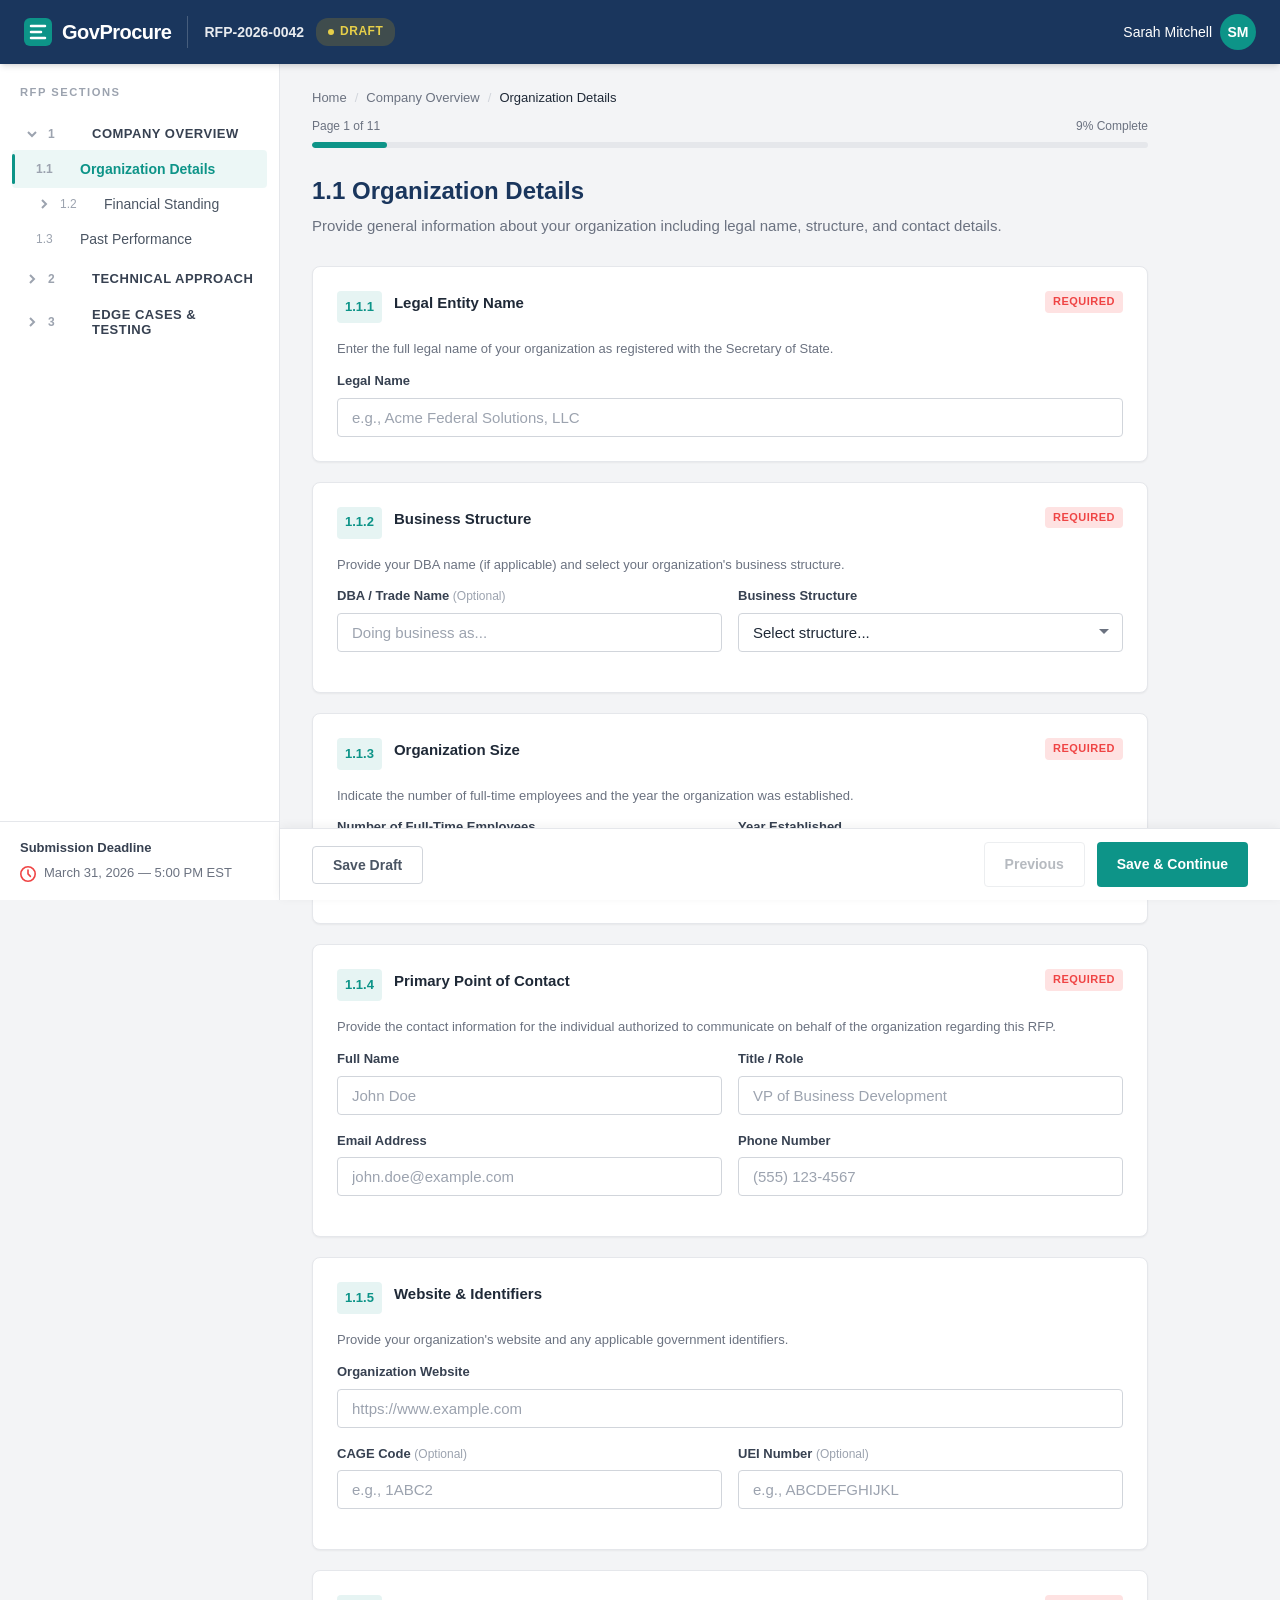
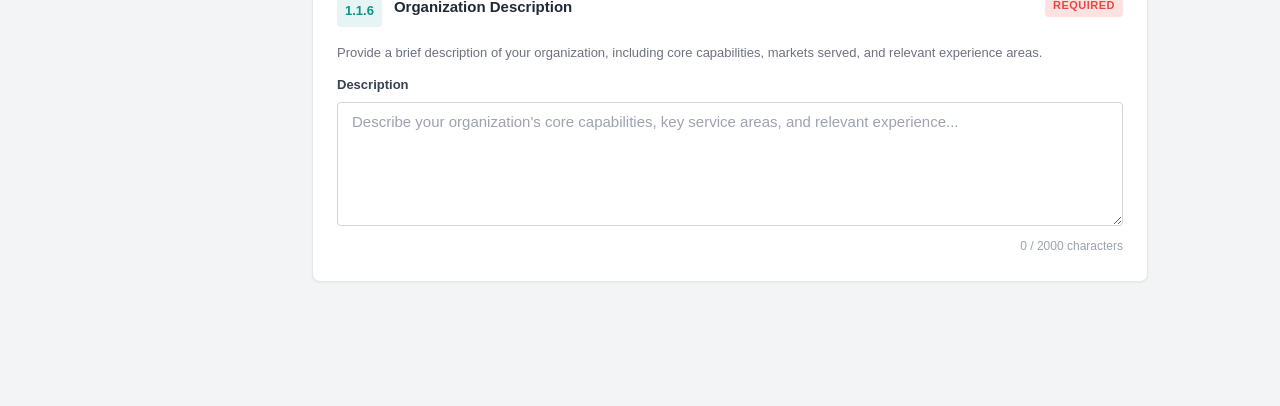
==== pages/section1/organization-details.html @ f503a505 "Change to mightierai webextension tester page" ====
<!DOCTYPE html>
<html lang="en">
<head>
  <meta charset="UTF-8">
  <meta name="viewport" content="width=device-width, initial-scale=1.0">
  <title>1.1 Organization Details - GovProcure RFP Portal</title>
  <link rel="stylesheet" href="../../css/styles.css">
</head>
<body data-page-id="organization-details" data-depth="2">

  <header class="header">
    <div class="header-left">
      <a href="../../index.html" class="header-logo">
        <svg width="28" height="28" viewBox="0 0 28 28" fill="none"><rect width="28" height="28" rx="6" fill="#0d9488"/><path d="M7 8h14M7 14h10M7 20h14" stroke="#fff" stroke-width="2.5" stroke-linecap="round"/></svg>
        GovProcure
      </a>
      <div class="header-divider"></div>
      <div class="header-rfp-info">
        <span class="header-rfp-number">RFP-2026-0042</span>
        <span class="status-badge status-badge--draft"><span class="status-badge-dot"></span>Draft</span>
      </div>
    </div>
    <div class="header-right">
      <div class="header-user">
        <span>Sarah Mitchell</span>
        <div class="header-avatar">SM</div>
      </div>
    </div>
  </header>

  <div class="layout">
    <aside class="sidebar">
      <div class="sidebar-title">RFP Sections</div>
      <nav class="sidebar-nav" id="sidebar-nav"></nav>
      <div class="sidebar-footer">
        <strong>Submission Deadline</strong>
        <div class="sidebar-deadline">
          <svg width="16" height="16" viewBox="0 0 16 16" fill="currentColor"><path d="M8 0a8 8 0 100 16A8 8 0 008 0zm0 14.4A6.4 6.4 0 118 1.6a6.4 6.4 0 010 12.8zm.8-6.8V4a.8.8 0 00-1.6 0v4c0 .22.09.43.25.57l2.4 2.4a.8.8 0 001.13-1.13L8.8 7.6z"/></svg>
          <span>March 31, 2026 — 5:00 PM EST</span>
        </div>
      </div>
    </aside>

    <main class="main-content">
      <div class="breadcrumbs" id="breadcrumbs"></div>
      <div class="progress-bar" id="progress-bar"></div>

      <div class="page-header">
        <h1>1.1 Organization Details</h1>
        <p>Provide general information about your organization including legal name, structure, and contact details.</p>
      </div>

      <form id="page-form" novalidate>
        <!-- Q1: Legal Name -->
        <div class="question-card">
          <div class="question-header">
            <span class="question-number">1.1.1</span>
            <span class="question-title">Legal Entity Name</span>
            <span class="required-badge">Required</span>
          </div>
          <p class="question-help">Enter the full legal name of your organization as registered with the Secretary of State.</p>
          <div class="form-group">
            <label class="form-label" for="legal-name">Legal Name</label>
            <input type="text" id="legal-name" name="legal_name" class="form-input" placeholder="e.g., Acme Federal Solutions, LLC" required>
          </div>
        </div>

        <!-- Q2: DBA and Structure -->
        <div class="question-card">
          <div class="question-header">
            <span class="question-number">1.1.2</span>
            <span class="question-title">Business Structure</span>
            <span class="required-badge">Required</span>
          </div>
          <p class="question-help">Provide your DBA name (if applicable) and select your organization's business structure.</p>
          <div class="form-row">
            <div class="form-group">
              <label class="form-label" for="dba-name">DBA / Trade Name <span class="optional">(Optional)</span></label>
              <input type="text" id="dba-name" name="dba_name" class="form-input" placeholder="Doing business as...">
            </div>
            <div class="form-group">
              <label class="form-label" for="business-structure">Business Structure</label>
              <select id="business-structure" name="business_structure" class="form-select" required>
                <option value="">Select structure...</option>
                <option value="corporation">Corporation (C-Corp)</option>
                <option value="s-corp">S-Corporation</option>
                <option value="llc">Limited Liability Company (LLC)</option>
                <option value="partnership">Partnership</option>
                <option value="sole-proprietor">Sole Proprietorship</option>
                <option value="non-profit">Non-Profit Organization</option>
                <option value="joint-venture">Joint Venture</option>
              </select>
            </div>
          </div>
        </div>

        <!-- Q3: Employee Count & Year -->
        <div class="question-card">
          <div class="question-header">
            <span class="question-number">1.1.3</span>
            <span class="question-title">Organization Size</span>
            <span class="required-badge">Required</span>
          </div>
          <p class="question-help">Indicate the number of full-time employees and the year the organization was established.</p>
          <div class="form-row">
            <div class="form-group">
              <label class="form-label" for="employee-count">Number of Full-Time Employees</label>
              <input type="number" id="employee-count" name="employee_count" class="form-input" placeholder="e.g., 250" min="1" required>
            </div>
            <div class="form-group">
              <label class="form-label" for="year-established">Year Established</label>
              <input type="number" id="year-established" name="year_established" class="form-input" placeholder="e.g., 2005" min="1800" max="2026" required>
            </div>
          </div>
        </div>

        <!-- Q4: Primary Contact -->
        <div class="question-card">
          <div class="question-header">
            <span class="question-number">1.1.4</span>
            <span class="question-title">Primary Point of Contact</span>
            <span class="required-badge">Required</span>
          </div>
          <p class="question-help">Provide the contact information for the individual authorized to communicate on behalf of the organization regarding this RFP.</p>
          <div class="form-row">
            <div class="form-group">
              <label class="form-label" for="contact-name">Full Name</label>
              <input type="text" id="contact-name" name="contact_name" class="form-input" placeholder="John Doe" required>
            </div>
            <div class="form-group">
              <label class="form-label" for="contact-title">Title / Role</label>
              <input type="text" id="contact-title" name="contact_title" class="form-input" placeholder="VP of Business Development">
            </div>
          </div>
          <div class="form-row">
            <div class="form-group">
              <label class="form-label" for="contact-email">Email Address</label>
              <input type="email" id="contact-email" name="contact_email" class="form-input" placeholder="john.doe@example.com" required>
            </div>
            <div class="form-group">
              <label class="form-label" for="contact-phone">Phone Number</label>
              <input type="tel" id="contact-phone" name="contact_phone" class="form-input" placeholder="(555) 123-4567">
            </div>
          </div>
        </div>

        <!-- Q5: Website & CAGE -->
        <div class="question-card">
          <div class="question-header">
            <span class="question-number">1.1.5</span>
            <span class="question-title">Website & Identifiers</span>
          </div>
          <p class="question-help">Provide your organization's website and any applicable government identifiers.</p>
          <div class="form-group">
            <label class="form-label" for="website-url">Organization Website</label>
            <input type="url" id="website-url" name="website_url" class="form-input" placeholder="https://www.example.com">
          </div>
          <div class="form-row">
            <div class="form-group">
              <label class="form-label" for="cage-code">CAGE Code <span class="optional">(Optional)</span></label>
              <input type="text" id="cage-code" name="cage_code" class="form-input" placeholder="e.g., 1ABC2">
            </div>
            <div class="form-group">
              <label class="form-label" for="uei-number">UEI Number <span class="optional">(Optional)</span></label>
              <input type="text" id="uei-number" name="uei_number" class="form-input" placeholder="e.g., ABCDEFGHIJKL">
            </div>
          </div>
        </div>

        <!-- Q6: Organization Description -->
        <div class="question-card">
          <div class="question-header">
            <span class="question-number">1.1.6</span>
            <span class="question-title">Organization Description</span>
            <span class="required-badge">Required</span>
          </div>
          <p class="question-help">Provide a brief description of your organization, including core capabilities, markets served, and relevant experience areas.</p>
          <div class="form-group">
            <label class="form-label" for="org-description">Description</label>
            <textarea id="org-description" name="org_description" class="form-textarea" rows="6" placeholder="Describe your organization's core capabilities, key service areas, and relevant experience..." required maxlength="2000" data-maxlength-counter="org-desc-counter"></textarea>
            <div class="char-counter" id="org-desc-counter">0 / 2000 characters</div>
          </div>
        </div>
      </form>
    </main>
  </div>

  <!-- Action Bar -->
  <div class="action-bar">
    <div class="action-bar-left">
      <button class="btn btn-secondary" id="btn-save-draft">Save Draft</button>
    </div>
    <div class="action-bar-right">
      <a class="btn btn-secondary" id="btn-prev">Previous</a>
      <a class="btn btn-primary" id="btn-next">Save &amp; Continue</a>
    </div>
  </div>

  <script src="../../js/navigation.js"></script>
  <script src="../../js/shared.js"></script>
</body>
</html>
---- css/styles.css ----
/* ========================================
   GovProcure RFP Portal - Styles
   ======================================== */

/* Reset & Base */
*, *::before, *::after { box-sizing: border-box; margin: 0; padding: 0; }

:root {
  --navy: #1a365d;
  --navy-light: #2a4a7f;
  --navy-dark: #0f2440;
  --teal: #0d9488;
  --teal-light: #14b8a6;
  --teal-dark: #0f766e;
  --gray-50: #f9fafb;
  --gray-100: #f3f4f6;
  --gray-200: #e5e7eb;
  --gray-300: #d1d5db;
  --gray-400: #9ca3af;
  --gray-500: #6b7280;
  --gray-600: #4b5563;
  --gray-700: #374151;
  --gray-800: #1f2937;
  --red-500: #ef4444;
  --red-100: #fee2e2;
  --green-500: #22c55e;
  --green-100: #dcfce7;
  --yellow-500: #eab308;
  --yellow-100: #fef9c3;
  --blue-100: #dbeafe;
  --blue-500: #3b82f6;
  --sidebar-width: 280px;
  --header-height: 64px;
  --action-bar-height: 72px;
  --shadow-sm: 0 1px 2px rgba(0,0,0,0.05);
  --shadow-md: 0 4px 6px -1px rgba(0,0,0,0.1), 0 2px 4px -2px rgba(0,0,0,0.1);
  --shadow-lg: 0 10px 15px -3px rgba(0,0,0,0.1), 0 4px 6px -4px rgba(0,0,0,0.1);
  --radius: 8px;
  --radius-sm: 4px;
  --transition: 0.2s ease;
}

html { font-size: 16px; scroll-behavior: smooth; }
body {
  font-family: -apple-system, BlinkMacSystemFont, 'Segoe UI', Roboto, 'Helvetica Neue', Arial, sans-serif;
  color: var(--gray-800);
  background: var(--gray-100);
  line-height: 1.6;
  min-height: 100vh;
}

/* ========================================
   Header
   ======================================== */
.header {
  position: sticky;
  top: 0;
  z-index: 100;
  display: flex;
  align-items: center;
  justify-content: space-between;
  height: var(--header-height);
  padding: 0 24px;
  background: var(--navy);
  color: #fff;
  box-shadow: var(--shadow-md);
}

.header-left {
  display: flex;
  align-items: center;
  gap: 16px;
}

.header-logo {
  display: flex;
  align-items: center;
  gap: 10px;
  font-size: 1.25rem;
  font-weight: 700;
  letter-spacing: -0.5px;
  text-decoration: none;
  color: #fff;
}

.header-logo svg { flex-shrink: 0; }

.header-divider {
  width: 1px;
  height: 32px;
  background: rgba(255,255,255,0.2);
}

.header-rfp-info {
  display: flex;
  align-items: center;
  gap: 12px;
  font-size: 0.875rem;
  opacity: 0.9;
}

.header-rfp-number { font-weight: 600; }

.status-badge {
  display: inline-flex;
  align-items: center;
  gap: 6px;
  padding: 4px 12px;
  border-radius: 12px;
  font-size: 0.75rem;
  font-weight: 600;
  text-transform: uppercase;
  letter-spacing: 0.5px;
}

.status-badge--draft {
  background: rgba(234,179,8,0.2);
  color: #fde047;
}

.status-badge--submitted {
  background: rgba(34,197,94,0.2);
  color: #86efac;
}

.status-badge-dot {
  width: 6px;
  height: 6px;
  border-radius: 50%;
  background: currentColor;
}

.header-right {
  display: flex;
  align-items: center;
  gap: 16px;
}

.header-user {
  display: flex;
  align-items: center;
  gap: 8px;
  font-size: 0.875rem;
}

.header-avatar {
  width: 36px;
  height: 36px;
  border-radius: 50%;
  background: var(--teal);
  display: flex;
  align-items: center;
  justify-content: center;
  font-weight: 600;
  font-size: 0.875rem;
}

/* ========================================
   Layout
   ======================================== */
.layout {
  display: grid;
  grid-template-columns: var(--sidebar-width) 1fr;
  min-height: calc(100vh - var(--header-height));
}

/* ========================================
   Sidebar
   ======================================== */
.sidebar {
  background: #fff;
  border-right: 1px solid var(--gray-200);
  display: flex;
  flex-direction: column;
  position: sticky;
  top: var(--header-height);
  height: calc(100vh - var(--header-height));
  overflow-y: auto;
}

.sidebar-title {
  padding: 20px 20px 12px;
  font-size: 0.7rem;
  font-weight: 700;
  text-transform: uppercase;
  letter-spacing: 1.5px;
  color: var(--gray-400);
}

.sidebar-nav {
  flex: 1;
  padding: 0 12px 12px;
}

.nav-tree { list-style: none; }
.nav-tree .nav-tree { margin-left: 0; }

.nav-item { position: relative; }

.nav-link {
  display: flex;
  align-items: center;
  gap: 8px;
  padding: 8px 12px;
  border-radius: var(--radius-sm);
  text-decoration: none;
  color: var(--gray-600);
  font-size: 0.875rem;
  transition: all var(--transition);
  cursor: pointer;
  border: none;
  background: none;
  width: 100%;
  text-align: left;
}

.nav-link:hover { background: var(--gray-100); color: var(--gray-800); }

.nav-link--active {
  background: rgba(13,148,136,0.08);
  color: var(--teal);
  font-weight: 600;
}

.nav-link--active::before {
  content: '';
  position: absolute;
  left: 0;
  top: 4px;
  bottom: 4px;
  width: 3px;
  background: var(--teal);
  border-radius: 2px;
}

.nav-link--section {
  font-weight: 600;
  color: var(--gray-700);
  font-size: 0.8125rem;
  text-transform: uppercase;
  letter-spacing: 0.5px;
  padding: 12px 12px 8px;
}

.nav-chevron {
  width: 16px;
  height: 16px;
  flex-shrink: 0;
  transition: transform var(--transition);
  color: var(--gray-400);
}

.nav-chevron--expanded { transform: rotate(90deg); }

.nav-number {
  font-size: 0.75rem;
  color: var(--gray-400);
  min-width: 36px;
}

.nav-children { overflow: hidden; }
.nav-children--collapsed { display: none; }

/* Depth indentation */
.nav-depth-2 .nav-link { padding-left: 24px; }
.nav-depth-3 .nav-link { padding-left: 40px; }
.nav-depth-4 .nav-link { padding-left: 56px; }

.sidebar-footer {
  padding: 16px 20px;
  border-top: 1px solid var(--gray-200);
  font-size: 0.8125rem;
  color: var(--gray-500);
}

.sidebar-footer strong { color: var(--gray-700); }

.sidebar-deadline {
  display: flex;
  align-items: center;
  gap: 8px;
  margin-top: 4px;
}

.sidebar-deadline svg { flex-shrink: 0; color: var(--red-500); }

/* ========================================
   Main Content
   ======================================== */
.main-content {
  padding: 24px 32px;
  padding-bottom: calc(var(--action-bar-height) + 32px);
  max-width: 900px;
}

/* Breadcrumbs */
.breadcrumbs {
  display: flex;
  align-items: center;
  gap: 8px;
  font-size: 0.8125rem;
  color: var(--gray-500);
  margin-bottom: 8px;
  flex-wrap: wrap;
}

.breadcrumbs a {
  color: var(--gray-500);
  text-decoration: none;
  transition: color var(--transition);
}

.breadcrumbs a:hover { color: var(--teal); }
.breadcrumbs .current { color: var(--gray-800); font-weight: 500; }

.breadcrumb-sep { color: var(--gray-300); }

/* Progress Bar */
.progress-bar {
  margin-bottom: 24px;
}

.progress-bar-label {
  display: flex;
  justify-content: space-between;
  font-size: 0.75rem;
  color: var(--gray-500);
  margin-bottom: 6px;
}

.progress-bar-track {
  height: 6px;
  background: var(--gray-200);
  border-radius: 3px;
  overflow: hidden;
}

.progress-bar-fill {
  height: 100%;
  background: var(--teal);
  border-radius: 3px;
  transition: width 0.4s ease;
}

/* Page Header */
.page-header {
  margin-bottom: 28px;
}

.page-header h1 {
  font-size: 1.5rem;
  font-weight: 700;
  color: var(--navy);
  margin-bottom: 4px;
}

.page-header p {
  color: var(--gray-500);
  font-size: 0.9375rem;
}

/* ========================================
   Question Cards
   ======================================== */
.question-card {
  background: #fff;
  border: 1px solid var(--gray-200);
  border-radius: var(--radius);
  padding: 24px;
  margin-bottom: 20px;
  box-shadow: var(--shadow-sm);
  transition: box-shadow var(--transition);
}

.question-card:hover { box-shadow: var(--shadow-md); }

.question-header {
  display: flex;
  align-items: flex-start;
  gap: 12px;
  margin-bottom: 16px;
}

.question-number {
  display: inline-flex;
  align-items: center;
  justify-content: center;
  min-width: 32px;
  height: 32px;
  padding: 0 8px;
  border-radius: var(--radius-sm);
  background: rgba(13,148,136,0.1);
  color: var(--teal);
  font-size: 0.8125rem;
  font-weight: 700;
  flex-shrink: 0;
}

.question-title {
  font-size: 0.9375rem;
  font-weight: 600;
  color: var(--gray-800);
  flex: 1;
}

.required-badge {
  display: inline-flex;
  align-items: center;
  padding: 2px 8px;
  border-radius: 4px;
  background: var(--red-100);
  color: var(--red-500);
  font-size: 0.6875rem;
  font-weight: 600;
  text-transform: uppercase;
  letter-spacing: 0.5px;
  flex-shrink: 0;
}

.question-help {
  font-size: 0.8125rem;
  color: var(--gray-500);
  margin-bottom: 12px;
  line-height: 1.5;
}

/* ========================================
   Form Elements
   ======================================== */
.form-group { margin-bottom: 16px; }
.form-group:last-child { margin-bottom: 0; }

.form-label {
  display: block;
  font-size: 0.8125rem;
  font-weight: 600;
  color: var(--gray-700);
  margin-bottom: 6px;
}

.form-label .optional {
  font-weight: 400;
  color: var(--gray-400);
  font-size: 0.75rem;
}

.form-input,
.form-select,
.form-textarea {
  width: 100%;
  padding: 10px 14px;
  border: 1px solid var(--gray-300);
  border-radius: var(--radius-sm);
  font-size: 0.9375rem;
  font-family: inherit;
  color: var(--gray-800);
  background: #fff;
  transition: border-color var(--transition), box-shadow var(--transition);
}

.form-input:focus,
.form-select:focus,
.form-textarea:focus {
  outline: none;
  border-color: var(--teal);
  box-shadow: 0 0 0 3px rgba(13,148,136,0.1);
}

.form-input::placeholder,
.form-textarea::placeholder { color: var(--gray-400); }

.form-input:disabled,
.form-textarea:disabled,
.form-select:disabled {
  background: var(--gray-100);
  color: var(--gray-500);
  cursor: not-allowed;
}

.form-input[readonly],
.form-textarea[readonly] {
  background: var(--gray-50);
  color: var(--gray-600);
}

.form-textarea { resize: vertical; min-height: 100px; }

.form-select {
  appearance: none;
  background-image: url("data:image/svg+xml,%3Csvg xmlns='http://www.w3.org/2000/svg' width='12' height='12' viewBox='0 0 12 12'%3E%3Cpath fill='%236b7280' d='M6 8L1 3h10z'/%3E%3C/svg%3E");
  background-repeat: no-repeat;
  background-position: right 12px center;
  padding-right: 36px;
}

/* Radio & Checkbox */
.radio-group,
.checkbox-group {
  display: flex;
  flex-direction: column;
  gap: 10px;
}

.radio-group--horizontal,
.checkbox-group--horizontal {
  flex-direction: row;
  flex-wrap: wrap;
  gap: 16px;
}

.radio-option,
.checkbox-option {
  display: flex;
  align-items: center;
  gap: 10px;
  cursor: pointer;
  font-size: 0.9375rem;
}

.radio-option input[type="radio"],
.checkbox-option input[type="checkbox"] {
  width: 18px;
  height: 18px;
  accent-color: var(--teal);
  cursor: pointer;
}

/* File Upload */
.file-upload {
  border: 2px dashed var(--gray-300);
  border-radius: var(--radius);
  padding: 24px;
  text-align: center;
  cursor: pointer;
  transition: all var(--transition);
  background: var(--gray-50);
}

.file-upload:hover {
  border-color: var(--teal);
  background: rgba(13,148,136,0.03);
}

.file-upload-icon { color: var(--gray-400); margin-bottom: 8px; }

.file-upload-text {
  font-size: 0.875rem;
  color: var(--gray-600);
}

.file-upload-text span { color: var(--teal); font-weight: 600; }

.file-upload-hint {
  font-size: 0.75rem;
  color: var(--gray-400);
  margin-top: 4px;
}

.file-upload input[type="file"] { display: none; }

/* Range/Slider */
.range-group { position: relative; }

.range-value {
  display: inline-block;
  background: var(--teal);
  color: #fff;
  padding: 2px 10px;
  border-radius: 12px;
  font-size: 0.8125rem;
  font-weight: 600;
  margin-left: 12px;
}

input[type="range"] {
  width: 100%;
  height: 6px;
  border-radius: 3px;
  background: var(--gray-200);
  outline: none;
  -webkit-appearance: none;
  margin: 8px 0;
}

input[type="range"]::-webkit-slider-thumb {
  -webkit-appearance: none;
  width: 20px;
  height: 20px;
  border-radius: 50%;
  background: var(--teal);
  cursor: pointer;
  border: 3px solid #fff;
  box-shadow: var(--shadow-sm);
}

/* Inline groups */
.form-row {
  display: grid;
  grid-template-columns: 1fr 1fr;
  gap: 16px;
}

.form-row--3 { grid-template-columns: 1fr 1fr 1fr; }

/* Conditional visibility */
.conditional-section {
  display: none;
  margin-top: 16px;
  padding: 16px;
  background: var(--gray-50);
  border-radius: var(--radius-sm);
  border-left: 3px solid var(--teal);
}

.conditional-section--visible { display: block; }

/* Character counter */
.char-counter {
  text-align: right;
  font-size: 0.75rem;
  color: var(--gray-400);
  margin-top: 4px;
}

.char-counter--warning { color: var(--yellow-500); }
.char-counter--danger { color: var(--red-500); }

/* ========================================
   Action Bar
   ======================================== */
.action-bar {
  position: fixed;
  bottom: 0;
  left: var(--sidebar-width);
  right: 0;
  height: var(--action-bar-height);
  background: #fff;
  border-top: 1px solid var(--gray-200);
  display: flex;
  align-items: center;
  justify-content: space-between;
  padding: 0 32px;
  box-shadow: 0 -2px 10px rgba(0,0,0,0.05);
  z-index: 50;
}

.action-bar-left,
.action-bar-right { display: flex; gap: 12px; }

/* Buttons */
.btn {
  display: inline-flex;
  align-items: center;
  gap: 8px;
  padding: 10px 20px;
  border-radius: var(--radius-sm);
  font-size: 0.875rem;
  font-weight: 600;
  cursor: pointer;
  border: none;
  transition: all var(--transition);
  text-decoration: none;
}

.btn-primary {
  background: var(--teal);
  color: #fff;
}

.btn-primary:hover { background: var(--teal-dark); }

.btn-secondary {
  background: #fff;
  color: var(--gray-600);
  border: 1px solid var(--gray-300);
}

.btn-secondary:hover { background: var(--gray-50); border-color: var(--gray-400); }

.btn-outline {
  background: transparent;
  color: var(--teal);
  border: 1px solid var(--teal);
}

.btn-outline:hover { background: rgba(13,148,136,0.05); }

.btn-sm { padding: 6px 14px; font-size: 0.8125rem; }

.btn:disabled {
  opacity: 0.5;
  cursor: not-allowed;
}

/* ========================================
   Toast Notification
   ======================================== */
.toast {
  position: fixed;
  bottom: calc(var(--action-bar-height) + 16px);
  right: 24px;
  background: var(--gray-800);
  color: #fff;
  padding: 12px 20px;
  border-radius: var(--radius);
  font-size: 0.875rem;
  box-shadow: var(--shadow-lg);
  z-index: 200;
  transform: translateY(20px);
  opacity: 0;
  transition: all 0.3s ease;
  pointer-events: none;
}

.toast--visible {
  transform: translateY(0);
  opacity: 1;
}

.toast--success { border-left: 4px solid var(--green-500); }

/* ========================================
   Dashboard
   ======================================== */
.dashboard-grid {
  display: grid;
  grid-template-columns: repeat(auto-fit, minmax(320px, 1fr));
  gap: 20px;
  margin-bottom: 32px;
}

.dashboard-card {
  background: #fff;
  border: 1px solid var(--gray-200);
  border-radius: var(--radius);
  padding: 24px;
  box-shadow: var(--shadow-sm);
  transition: all var(--transition);
}

.dashboard-card:hover {
  box-shadow: var(--shadow-md);
  transform: translateY(-2px);
}

.dashboard-card-header {
  display: flex;
  align-items: center;
  justify-content: space-between;
  margin-bottom: 16px;
}

.dashboard-card-icon {
  width: 48px;
  height: 48px;
  border-radius: var(--radius);
  display: flex;
  align-items: center;
  justify-content: center;
  flex-shrink: 0;
}

.dashboard-card-icon--navy { background: rgba(26,54,93,0.1); color: var(--navy); }
.dashboard-card-icon--teal { background: rgba(13,148,136,0.1); color: var(--teal); }
.dashboard-card-icon--blue { background: rgba(59,130,246,0.1); color: var(--blue-500); }

.dashboard-card h3 {
  font-size: 1rem;
  font-weight: 700;
  color: var(--navy);
  margin-bottom: 8px;
}

.dashboard-card p {
  font-size: 0.875rem;
  color: var(--gray-500);
  margin-bottom: 16px;
  line-height: 1.5;
}

.dashboard-card-progress {
  display: flex;
  align-items: center;
  gap: 12px;
}

.dashboard-card-progress .progress-bar-track {
  flex: 1;
}

.dashboard-card-progress span {
  font-size: 0.8125rem;
  font-weight: 600;
  color: var(--gray-600);
  flex-shrink: 0;
}

.dashboard-card .btn {
  margin-top: 4px;
}

.dashboard-welcome {
  background: linear-gradient(135deg, var(--navy), var(--navy-light));
  color: #fff;
  border-radius: var(--radius);
  padding: 32px;
  margin-bottom: 28px;
}

.dashboard-welcome h2 {
  font-size: 1.5rem;
  margin-bottom: 8px;
}

.dashboard-welcome p {
  opacity: 0.85;
  font-size: 0.9375rem;
  max-width: 600px;
}

.dashboard-stats {
  display: grid;
  grid-template-columns: repeat(4, 1fr);
  gap: 16px;
  margin-top: 24px;
}

.dashboard-stat {
  background: rgba(255,255,255,0.1);
  border-radius: var(--radius-sm);
  padding: 16px;
  text-align: center;
}

.dashboard-stat-value {
  font-size: 1.5rem;
  font-weight: 700;
}

.dashboard-stat-label {
  font-size: 0.75rem;
  opacity: 0.75;
  margin-top: 2px;
}

/* ========================================
   Tables
   ======================================== */
.form-table {
  width: 100%;
  border-collapse: collapse;
  margin-top: 8px;
}

.form-table th {
  background: var(--gray-50);
  padding: 10px 12px;
  font-size: 0.75rem;
  font-weight: 600;
  text-transform: uppercase;
  letter-spacing: 0.5px;
  color: var(--gray-500);
  text-align: left;
  border-bottom: 2px solid var(--gray-200);
}

.form-table td {
  padding: 8px 12px;
  border-bottom: 1px solid var(--gray-200);
  vertical-align: middle;
}

.form-table .form-input,
.form-table .form-select {
  padding: 8px 10px;
  font-size: 0.875rem;
}

.form-table tr:last-child td { border-bottom: none; }

/* ========================================
   Edge Cases Specific
   ======================================== */
.edge-group {
  margin-bottom: 40px;
}

.edge-group-title {
  font-size: 1.125rem;
  font-weight: 700;
  color: var(--navy);
  margin-bottom: 4px;
  display: flex;
  align-items: center;
  gap: 12px;
}

.edge-group-badge {
  display: inline-flex;
  align-items: center;
  padding: 2px 10px;
  border-radius: 12px;
  font-size: 0.6875rem;
  font-weight: 700;
  text-transform: uppercase;
  letter-spacing: 0.5px;
}

.edge-group-badge--a { background: var(--blue-100); color: var(--blue-500); }
.edge-group-badge--b { background: rgba(13,148,136,0.1); color: var(--teal); }
.edge-group-badge--c { background: rgba(234,179,8,0.1); color: var(--yellow-500); }

.edge-group-desc {
  font-size: 0.875rem;
  color: var(--gray-500);
  margin-bottom: 20px;
}

/* Contenteditable */
.contenteditable-div {
  width: 100%;
  min-height: 100px;
  padding: 10px 14px;
  border: 1px solid var(--gray-300);
  border-radius: var(--radius-sm);
  font-size: 0.9375rem;
  font-family: inherit;
  color: var(--gray-800);
  background: #fff;
  transition: border-color var(--transition), box-shadow var(--transition);
  outline: none;
  line-height: 1.6;
}

.contenteditable-div:focus {
  border-color: var(--teal);
  box-shadow: 0 0 0 3px rgba(13,148,136,0.1);
}

.contenteditable-div:empty::before {
  content: attr(data-placeholder);
  color: var(--gray-400);
}

/* Custom dropdown */
.custom-dropdown {
  position: relative;
  width: 100%;
}

.custom-dropdown-trigger {
  display: flex;
  align-items: center;
  justify-content: space-between;
  width: 100%;
  padding: 10px 14px;
  border: 1px solid var(--gray-300);
  border-radius: var(--radius-sm);
  font-size: 0.9375rem;
  background: #fff;
  cursor: pointer;
  color: var(--gray-800);
  transition: border-color var(--transition);
}

.custom-dropdown-trigger:hover { border-color: var(--gray-400); }
.custom-dropdown-trigger--open { border-color: var(--teal); }

.custom-dropdown-trigger .placeholder { color: var(--gray-400); }

.custom-dropdown-menu {
  display: none;
  position: absolute;
  top: calc(100% + 4px);
  left: 0;
  right: 0;
  background: #fff;
  border: 1px solid var(--gray-200);
  border-radius: var(--radius-sm);
  box-shadow: var(--shadow-lg);
  z-index: 50;
  max-height: 200px;
  overflow-y: auto;
}

.custom-dropdown-menu--open { display: block; }

.custom-dropdown-option {
  padding: 10px 14px;
  cursor: pointer;
  font-size: 0.9375rem;
  transition: background var(--transition);
}

.custom-dropdown-option:hover { background: var(--gray-50); }
.custom-dropdown-option--selected { background: rgba(13,148,136,0.08); color: var(--teal); font-weight: 600; }

/* Autocomplete */
.autocomplete-wrapper { position: relative; }

.autocomplete-suggestions {
  display: none;
  position: absolute;
  top: calc(100% + 4px);
  left: 0;
  right: 0;
  background: #fff;
  border: 1px solid var(--gray-200);
  border-radius: var(--radius-sm);
  box-shadow: var(--shadow-lg);
  z-index: 50;
  max-height: 200px;
  overflow-y: auto;
}

.autocomplete-suggestions--open { display: block; }

.autocomplete-suggestion {
  padding: 10px 14px;
  cursor: pointer;
  font-size: 0.9375rem;
  transition: background var(--transition);
}

.autocomplete-suggestion:hover { background: var(--gray-50); }
.autocomplete-suggestion mark { background: rgba(13,148,136,0.2); color: var(--teal); }

/* Rich text editor */
.rich-editor {
  border: 1px solid var(--gray-300);
  border-radius: var(--radius-sm);
  overflow: hidden;
}

.rich-editor-toolbar {
  display: flex;
  gap: 2px;
  padding: 8px;
  background: var(--gray-50);
  border-bottom: 1px solid var(--gray-200);
  flex-wrap: wrap;
}

.rich-editor-btn {
  width: 32px;
  height: 32px;
  display: flex;
  align-items: center;
  justify-content: center;
  border: none;
  background: none;
  border-radius: var(--radius-sm);
  cursor: pointer;
  color: var(--gray-600);
  font-size: 0.875rem;
  font-weight: 700;
  transition: all var(--transition);
}

.rich-editor-btn:hover { background: var(--gray-200); }
.rich-editor-btn--active { background: var(--teal); color: #fff; }

.rich-editor-content {
  min-height: 120px;
  padding: 12px 14px;
  font-size: 0.9375rem;
  line-height: 1.6;
  outline: none;
}

.rich-editor-content:empty::before {
  content: attr(data-placeholder);
  color: var(--gray-400);
}

/* Dynamic inputs */
.dynamic-row {
  display: grid;
  grid-template-columns: 1fr 1fr auto;
  gap: 12px;
  align-items: end;
  margin-bottom: 12px;
}

.dynamic-row .btn-remove {
  width: 36px;
  height: 40px;
  display: flex;
  align-items: center;
  justify-content: center;
  border: 1px solid var(--gray-300);
  background: #fff;
  border-radius: var(--radius-sm);
  cursor: pointer;
  color: var(--red-500);
  font-size: 1.25rem;
  transition: all var(--transition);
}

.dynamic-row .btn-remove:hover { background: var(--red-100); border-color: var(--red-500); }

/* Wizard */
.wizard-steps {
  display: flex;
  gap: 0;
  margin-bottom: 24px;
}

.wizard-step {
  flex: 1;
  text-align: center;
  padding: 12px 8px;
  font-size: 0.8125rem;
  font-weight: 600;
  color: var(--gray-400);
  border-bottom: 3px solid var(--gray-200);
  transition: all var(--transition);
}

.wizard-step--active { color: var(--teal); border-color: var(--teal); }
.wizard-step--completed { color: var(--green-500); border-color: var(--green-500); }

.wizard-panel { display: none; }
.wizard-panel--active { display: block; }

.wizard-nav {
  display: flex;
  justify-content: space-between;
  margin-top: 20px;
  padding-top: 16px;
  border-top: 1px solid var(--gray-200);
}

/* Debounce status */
.debounce-status {
  font-size: 0.8125rem;
  padding: 4px 12px;
  border-radius: 12px;
  display: inline-flex;
  align-items: center;
  gap: 6px;
  margin-top: 8px;
}

.debounce-status--idle { background: var(--gray-100); color: var(--gray-500); }
.debounce-status--typing { background: var(--yellow-100); color: var(--yellow-500); }
.debounce-status--saved { background: var(--green-100); color: var(--green-500); }

/* Star rating */
.star-rating-container {
  display: inline-flex;
  align-items: center;
  gap: 12px;
}

/* Input mask display */
.input-mask-hint {
  font-size: 0.75rem;
  color: var(--gray-400);
  margin-top: 4px;
}

/* Iframe container */
.iframe-container {
  border: 1px solid var(--gray-200);
  border-radius: var(--radius-sm);
  overflow: hidden;
  margin-top: 8px;
}

.iframe-container iframe {
  width: 100%;
  height: 300px;
  border: none;
}

/* ========================================
   Responsive
   ======================================== */
@media (max-width: 1024px) {
  :root { --sidebar-width: 240px; }
}

@media (max-width: 768px) {
  .layout { grid-template-columns: 1fr; }
  .sidebar { display: none; }
  .action-bar { left: 0; }
  .main-content { padding: 16px; }
  .form-row { grid-template-columns: 1fr; }
  .dashboard-stats { grid-template-columns: repeat(2, 1fr); }
}
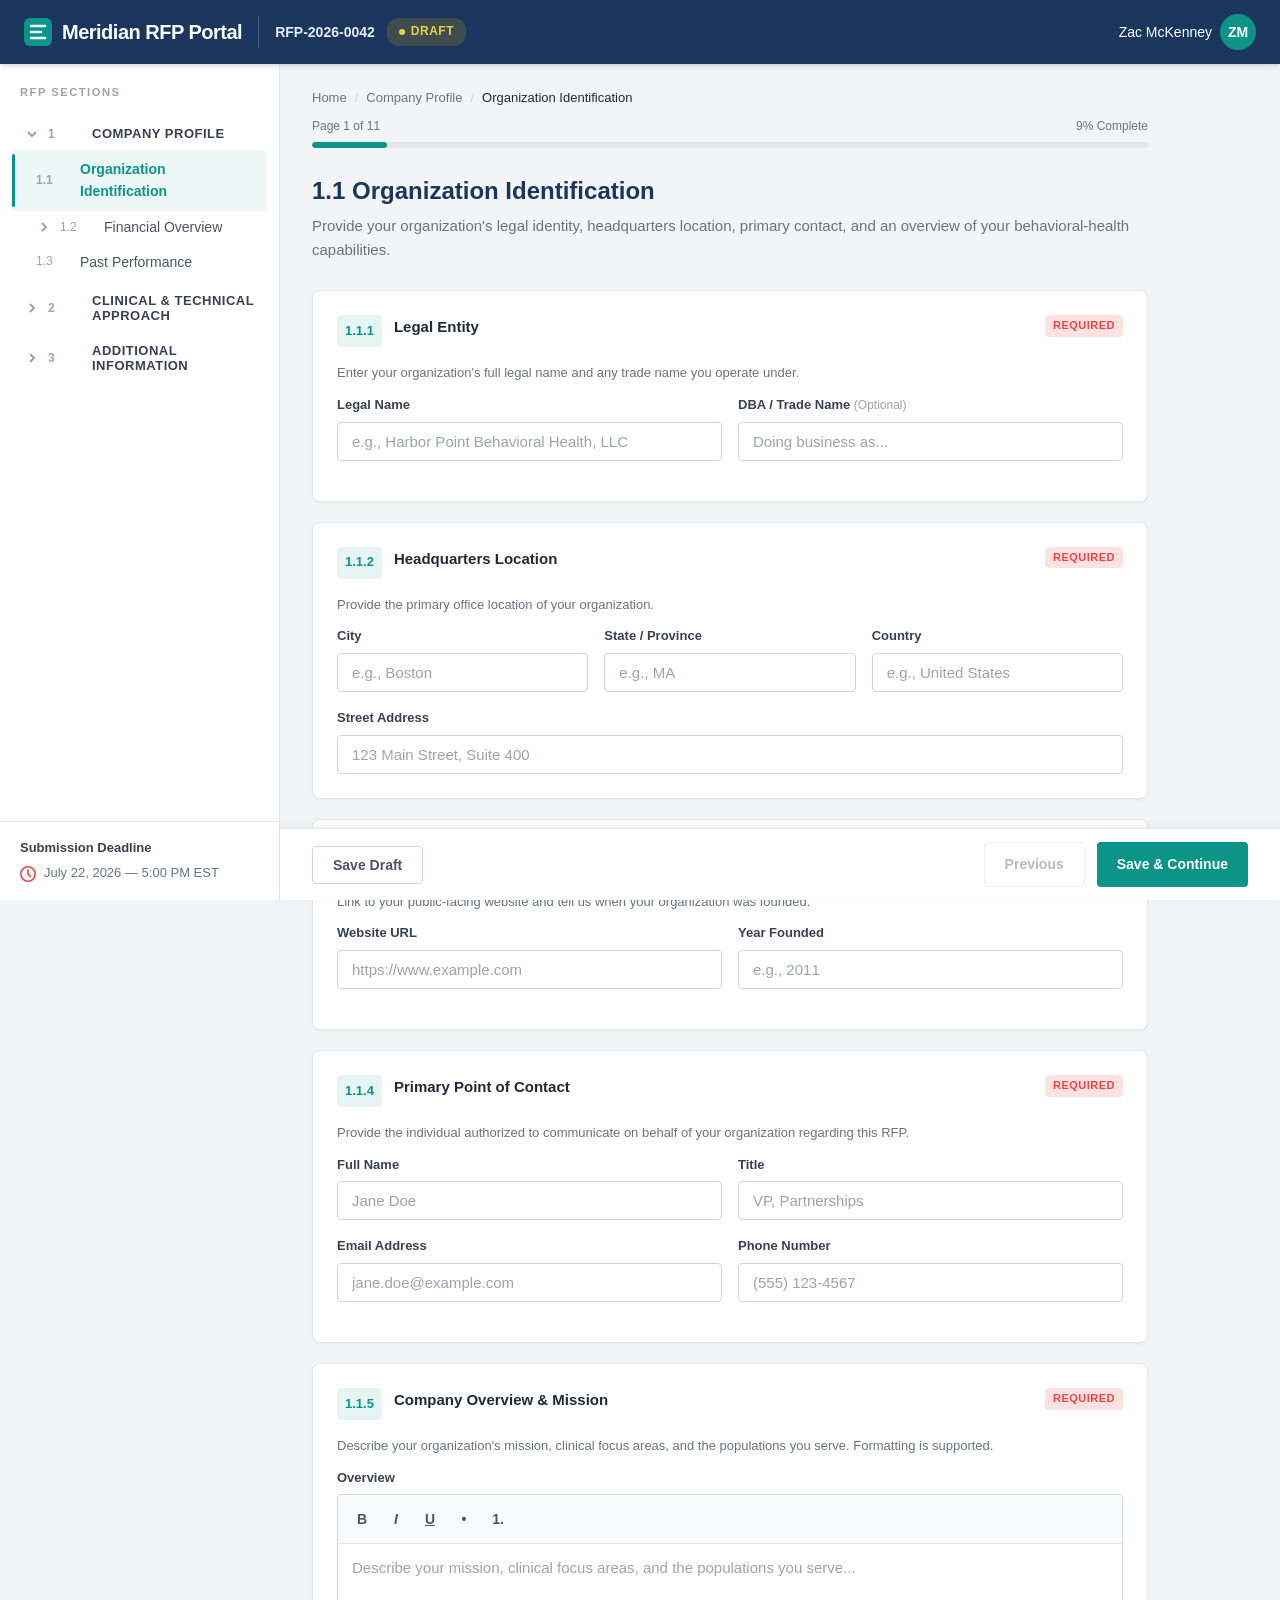
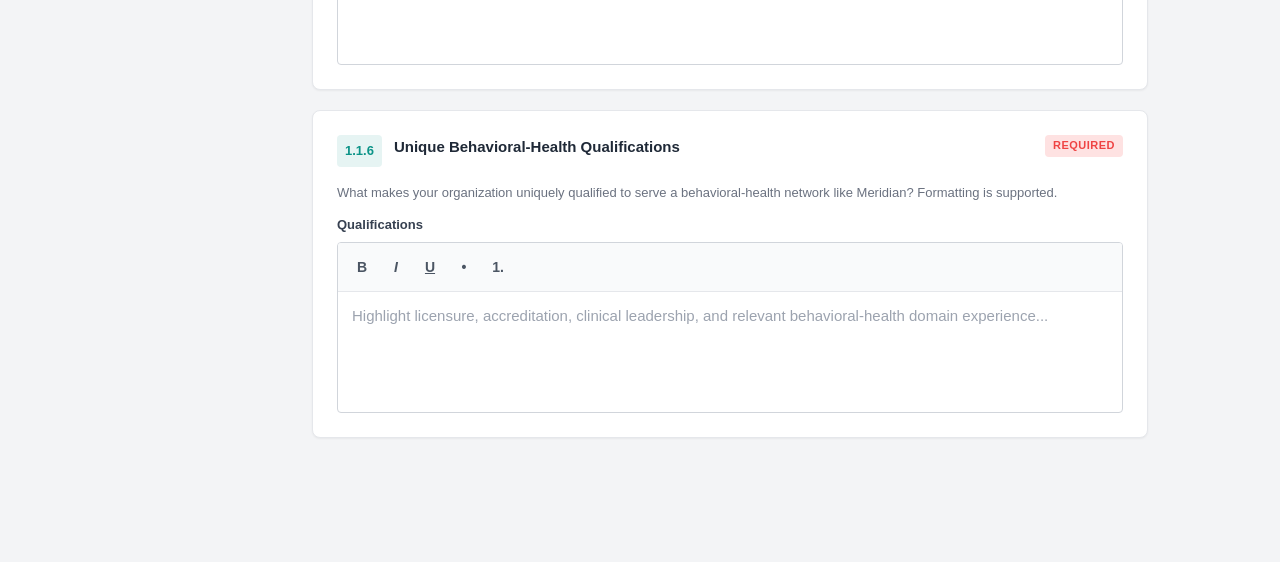
==== commit a5c26f5e: "update to be a representative mental health RFP" ====
--- a/pages/section1/organization-details.html
+++ b/pages/section1/organization-details.html
@@ -3,7 +3,7 @@
 <head>
   <meta charset="UTF-8">
   <meta name="viewport" content="width=device-width, initial-scale=1.0">
-  <title>1.1 Organization Details - GovProcure RFP Portal</title>
+  <title>1.1 Organization Identification - Meridian RFP Portal</title>
   <link rel="stylesheet" href="../../css/styles.css">
 </head>
 <body data-page-id="organization-details" data-depth="2">
@@ -12,7 +12,7 @@
     <div class="header-left">
       <a href="../../index.html" class="header-logo">
         <svg width="28" height="28" viewBox="0 0 28 28" fill="none"><rect width="28" height="28" rx="6" fill="#0d9488"/><path d="M7 8h14M7 14h10M7 20h14" stroke="#fff" stroke-width="2.5" stroke-linecap="round"/></svg>
-        GovProcure
+        Meridian RFP Portal
       </a>
       <div class="header-divider"></div>
       <div class="header-rfp-info">
@@ -22,8 +22,8 @@
     </div>
     <div class="header-right">
       <div class="header-user">
-        <span>Sarah Mitchell</span>
-        <div class="header-avatar">SM</div>
+        <span>Zac McKenney</span>
+        <div class="header-avatar">ZM</div>
       </div>
     </div>
   </header>
@@ -36,7 +36,7 @@
         <strong>Submission Deadline</strong>
         <div class="sidebar-deadline">
           <svg width="16" height="16" viewBox="0 0 16 16" fill="currentColor"><path d="M8 0a8 8 0 100 16A8 8 0 008 0zm0 14.4A6.4 6.4 0 118 1.6a6.4 6.4 0 010 12.8zm.8-6.8V4a.8.8 0 00-1.6 0v4c0 .22.09.43.25.57l2.4 2.4a.8.8 0 001.13-1.13L8.8 7.6z"/></svg>
-          <span>March 31, 2026 — 5:00 PM EST</span>
+          <span>July 22, 2026 — 5:00 PM EST</span>
         </div>
       </div>
     </aside>
@@ -46,70 +46,74 @@
       <div class="progress-bar" id="progress-bar"></div>
 
       <div class="page-header">
-        <h1>1.1 Organization Details</h1>
-        <p>Provide general information about your organization including legal name, structure, and contact details.</p>
+        <h1>1.1 Organization Identification</h1>
+        <p>Provide your organization's legal identity, headquarters location, primary contact, and an overview of your behavioral-health capabilities.</p>
       </div>
 
       <form id="page-form" novalidate>
-        <!-- Q1: Legal Name -->
+        <!-- Q1: Legal Name & DBA -->
         <div class="question-card">
           <div class="question-header">
             <span class="question-number">1.1.1</span>
-            <span class="question-title">Legal Entity Name</span>
-            <span class="required-badge">Required</span>
-          </div>
-          <p class="question-help">Enter the full legal name of your organization as registered with the Secretary of State.</p>
-          <div class="form-group">
-            <label class="form-label" for="legal-name">Legal Name</label>
-            <input type="text" id="legal-name" name="legal_name" class="form-input" placeholder="e.g., Acme Federal Solutions, LLC" required>
-          </div>
-        </div>
-
-        <!-- Q2: DBA and Structure -->
-        <div class="question-card">
-          <div class="question-header">
-            <span class="question-number">1.1.2</span>
-            <span class="question-title">Business Structure</span>
-            <span class="required-badge">Required</span>
-          </div>
-          <p class="question-help">Provide your DBA name (if applicable) and select your organization's business structure.</p>
-          <div class="form-row">
+            <span class="question-title">Legal Entity</span>
+            <span class="required-badge">Required</span>
+          </div>
+          <p class="question-help">Enter your organization's full legal name and any trade name you operate under.</p>
+          <div class="form-row">
+            <div class="form-group">
+              <label class="form-label" for="legal-name">Legal Name</label>
+              <input type="text" id="legal-name" name="legal_name" class="form-input" placeholder="e.g., Harbor Point Behavioral Health, LLC" required>
+            </div>
             <div class="form-group">
               <label class="form-label" for="dba-name">DBA / Trade Name <span class="optional">(Optional)</span></label>
               <input type="text" id="dba-name" name="dba_name" class="form-input" placeholder="Doing business as...">
             </div>
-            <div class="form-group">
-              <label class="form-label" for="business-structure">Business Structure</label>
-              <select id="business-structure" name="business_structure" class="form-select" required>
-                <option value="">Select structure...</option>
-                <option value="corporation">Corporation (C-Corp)</option>
-                <option value="s-corp">S-Corporation</option>
-                <option value="llc">Limited Liability Company (LLC)</option>
-                <option value="partnership">Partnership</option>
-                <option value="sole-proprietor">Sole Proprietorship</option>
-                <option value="non-profit">Non-Profit Organization</option>
-                <option value="joint-venture">Joint Venture</option>
-              </select>
-            </div>
-          </div>
-        </div>
-
-        <!-- Q3: Employee Count & Year -->
+          </div>
+        </div>
+
+        <!-- Q2: Headquarters Location -->
+        <div class="question-card">
+          <div class="question-header">
+            <span class="question-number">1.1.2</span>
+            <span class="question-title">Headquarters Location</span>
+            <span class="required-badge">Required</span>
+          </div>
+          <p class="question-help">Provide the primary office location of your organization.</p>
+          <div class="form-row form-row--3">
+            <div class="form-group">
+              <label class="form-label" for="hq-city">City</label>
+              <input type="text" id="hq-city" name="hq_city" class="form-input" placeholder="e.g., Boston" required>
+            </div>
+            <div class="form-group">
+              <label class="form-label" for="hq-state">State / Province</label>
+              <input type="text" id="hq-state" name="hq_state" class="form-input" placeholder="e.g., MA" required>
+            </div>
+            <div class="form-group">
+              <label class="form-label" for="hq-country">Country</label>
+              <input type="text" id="hq-country" name="hq_country" class="form-input" placeholder="e.g., United States" required>
+            </div>
+          </div>
+          <div class="form-group">
+            <label class="form-label" for="hq-address">Street Address</label>
+            <input type="text" id="hq-address" name="hq_address" class="form-input" placeholder="123 Main Street, Suite 400">
+          </div>
+        </div>
+
+        <!-- Q3: Website & Year Founded -->
         <div class="question-card">
           <div class="question-header">
             <span class="question-number">1.1.3</span>
-            <span class="question-title">Organization Size</span>
-            <span class="required-badge">Required</span>
-          </div>
-          <p class="question-help">Indicate the number of full-time employees and the year the organization was established.</p>
-          <div class="form-row">
-            <div class="form-group">
-              <label class="form-label" for="employee-count">Number of Full-Time Employees</label>
-              <input type="number" id="employee-count" name="employee_count" class="form-input" placeholder="e.g., 250" min="1" required>
-            </div>
-            <div class="form-group">
-              <label class="form-label" for="year-established">Year Established</label>
-              <input type="number" id="year-established" name="year_established" class="form-input" placeholder="e.g., 2005" min="1800" max="2026" required>
+            <span class="question-title">Website &amp; Founding Year</span>
+          </div>
+          <p class="question-help">Link to your public-facing website and tell us when your organization was founded.</p>
+          <div class="form-row">
+            <div class="form-group">
+              <label class="form-label" for="website-url">Website URL</label>
+              <input type="text" id="website-url" name="website_url" class="form-input" placeholder="https://www.example.com">
+            </div>
+            <div class="form-group">
+              <label class="form-label" for="year-founded">Year Founded</label>
+              <input type="number" id="year-founded" name="year_founded" class="form-input" placeholder="e.g., 2011" min="1800" max="2026">
             </div>
           </div>
         </div>
@@ -121,71 +125,78 @@
             <span class="question-title">Primary Point of Contact</span>
             <span class="required-badge">Required</span>
           </div>
-          <p class="question-help">Provide the contact information for the individual authorized to communicate on behalf of the organization regarding this RFP.</p>
+          <p class="question-help">Provide the individual authorized to communicate on behalf of your organization regarding this RFP.</p>
           <div class="form-row">
             <div class="form-group">
               <label class="form-label" for="contact-name">Full Name</label>
-              <input type="text" id="contact-name" name="contact_name" class="form-input" placeholder="John Doe" required>
-            </div>
-            <div class="form-group">
-              <label class="form-label" for="contact-title">Title / Role</label>
-              <input type="text" id="contact-title" name="contact_title" class="form-input" placeholder="VP of Business Development">
+              <input type="text" id="contact-name" name="contact_name" class="form-input" placeholder="Jane Doe" required>
+            </div>
+            <div class="form-group">
+              <label class="form-label" for="contact-title">Title</label>
+              <input type="text" id="contact-title" name="contact_title" class="form-input" placeholder="VP, Partnerships">
             </div>
           </div>
           <div class="form-row">
             <div class="form-group">
               <label class="form-label" for="contact-email">Email Address</label>
-              <input type="email" id="contact-email" name="contact_email" class="form-input" placeholder="john.doe@example.com" required>
+              <input type="text" id="contact-email" name="contact_email" class="form-input" placeholder="jane.doe@example.com" required>
             </div>
             <div class="form-group">
               <label class="form-label" for="contact-phone">Phone Number</label>
-              <input type="tel" id="contact-phone" name="contact_phone" class="form-input" placeholder="(555) 123-4567">
-            </div>
-          </div>
-        </div>
-
-        <!-- Q5: Website & CAGE -->
+              <input type="text" id="contact-phone" name="contact_phone" class="form-input" placeholder="(555) 123-4567">
+            </div>
+          </div>
+        </div>
+
+        <!-- Q5: Company Overview -->
         <div class="question-card">
           <div class="question-header">
             <span class="question-number">1.1.5</span>
-            <span class="question-title">Website & Identifiers</span>
-          </div>
-          <p class="question-help">Provide your organization's website and any applicable government identifiers.</p>
+            <span class="question-title">Company Overview &amp; Mission</span>
+            <span class="required-badge">Required</span>
+          </div>
+          <p class="question-help">Describe your organization's mission, clinical focus areas, and the populations you serve. Formatting is supported.</p>
           <div class="form-group">
-            <label class="form-label" for="website-url">Organization Website</label>
-            <input type="url" id="website-url" name="website_url" class="form-input" placeholder="https://www.example.com">
-          </div>
-          <div class="form-row">
-            <div class="form-group">
-              <label class="form-label" for="cage-code">CAGE Code <span class="optional">(Optional)</span></label>
-              <input type="text" id="cage-code" name="cage_code" class="form-input" placeholder="e.g., 1ABC2">
-            </div>
-            <div class="form-group">
-              <label class="form-label" for="uei-number">UEI Number <span class="optional">(Optional)</span></label>
-              <input type="text" id="uei-number" name="uei_number" class="form-input" placeholder="e.g., ABCDEFGHIJKL">
-            </div>
-          </div>
-        </div>
-
-        <!-- Q6: Organization Description -->
+            <label class="form-label">Overview</label>
+            <div class="rich-editor">
+              <div class="rich-editor-toolbar">
+                <button type="button" class="rich-editor-btn" data-command="bold" title="Bold"><b>B</b></button>
+                <button type="button" class="rich-editor-btn" data-command="italic" title="Italic"><i>I</i></button>
+                <button type="button" class="rich-editor-btn" data-command="underline" title="Underline"><u>U</u></button>
+                <button type="button" class="rich-editor-btn" data-command="insertUnorderedList" title="Bullet List">&#8226;</button>
+                <button type="button" class="rich-editor-btn" data-command="insertOrderedList" title="Numbered List">1.</button>
+              </div>
+              <div class="rich-editor-content" contenteditable="true" data-placeholder="Describe your mission, clinical focus areas, and the populations you serve..." id="company-overview" role="textbox" aria-label="Company Overview and Mission"></div>
+            </div>
+          </div>
+        </div>
+
+        <!-- Q6: Unique Qualifications -->
         <div class="question-card">
           <div class="question-header">
             <span class="question-number">1.1.6</span>
-            <span class="question-title">Organization Description</span>
-            <span class="required-badge">Required</span>
-          </div>
-          <p class="question-help">Provide a brief description of your organization, including core capabilities, markets served, and relevant experience areas.</p>
+            <span class="question-title">Unique Behavioral-Health Qualifications</span>
+            <span class="required-badge">Required</span>
+          </div>
+          <p class="question-help">What makes your organization uniquely qualified to serve a behavioral-health network like Meridian? Formatting is supported.</p>
           <div class="form-group">
-            <label class="form-label" for="org-description">Description</label>
-            <textarea id="org-description" name="org_description" class="form-textarea" rows="6" placeholder="Describe your organization's core capabilities, key service areas, and relevant experience..." required maxlength="2000" data-maxlength-counter="org-desc-counter"></textarea>
-            <div class="char-counter" id="org-desc-counter">0 / 2000 characters</div>
+            <label class="form-label">Qualifications</label>
+            <div class="rich-editor">
+              <div class="rich-editor-toolbar">
+                <button type="button" class="rich-editor-btn" data-command="bold" title="Bold"><b>B</b></button>
+                <button type="button" class="rich-editor-btn" data-command="italic" title="Italic"><i>I</i></button>
+                <button type="button" class="rich-editor-btn" data-command="underline" title="Underline"><u>U</u></button>
+                <button type="button" class="rich-editor-btn" data-command="insertUnorderedList" title="Bullet List">&#8226;</button>
+                <button type="button" class="rich-editor-btn" data-command="insertOrderedList" title="Numbered List">1.</button>
+              </div>
+              <div class="rich-editor-content" contenteditable="true" data-placeholder="Highlight licensure, accreditation, clinical leadership, and relevant behavioral-health domain experience..." id="unique-qualifications" role="textbox" aria-label="Unique Qualifications"></div>
+            </div>
           </div>
         </div>
       </form>
     </main>
   </div>
 
-  <!-- Action Bar -->
   <div class="action-bar">
     <div class="action-bar-left">
       <button class="btn btn-secondary" id="btn-save-draft">Save Draft</button>
--- a/css/styles.css
+++ b/css/styles.css
@@ -1,5 +1,5 @@
 /* ========================================
-   GovProcure RFP Portal - Styles
+   Meridian RFP Portal - Styles
    ======================================== */
 
 /* Reset & Base */
